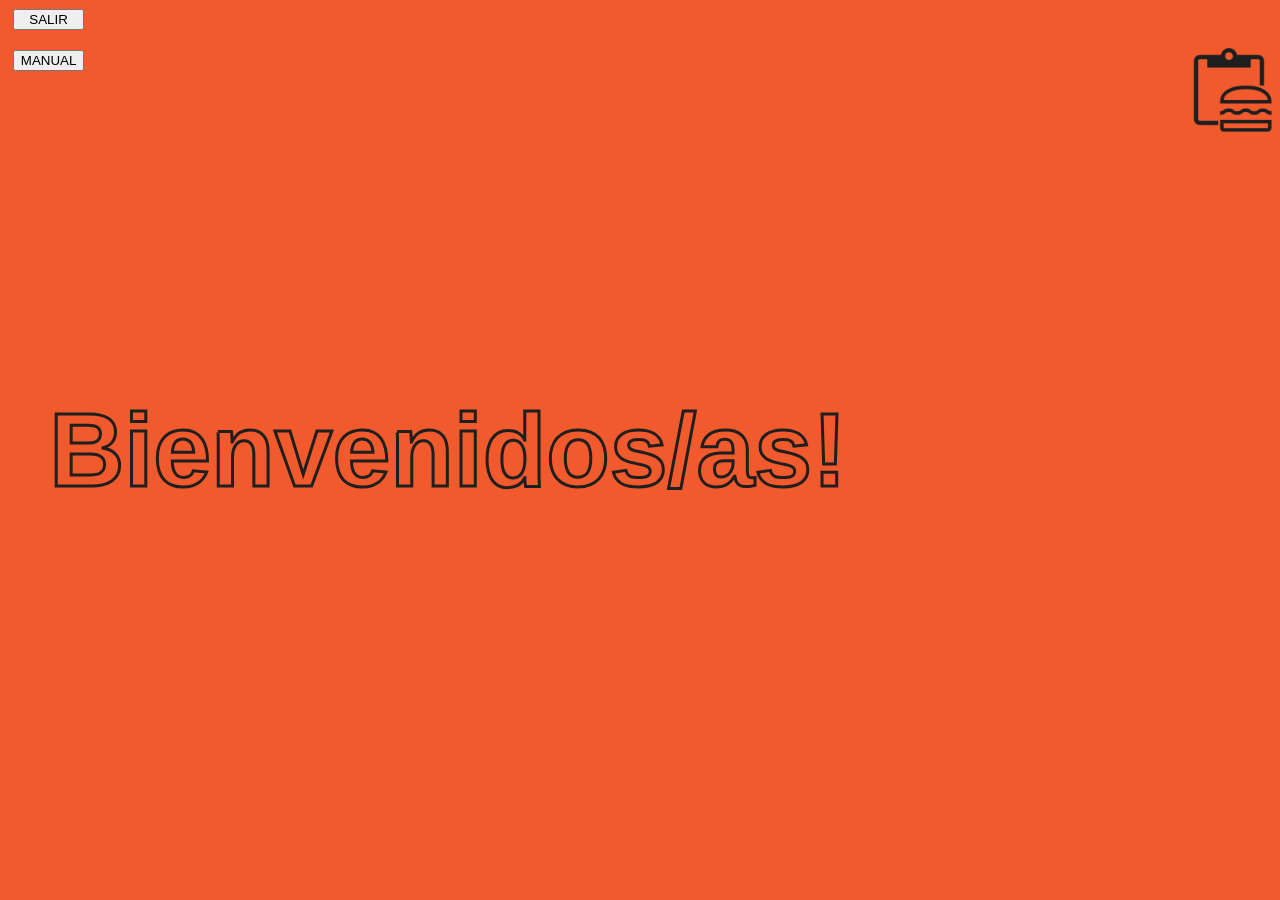
==== index.html @ a9236243 "Update page" ====
<!DOCTYPE html>
<html lang="en">
<head>
    <meta charset="UTF-8">
    <meta name="viewport" content="width=device-width, initial-scale=1.0">
    <link rel="stylesheet" href="styles.css">
    <title>CantinaLa35</title>
</head>
<body>
    <img src="Cantina_Logo_sinfondo.png" alt="Logo" class="logo">
    <h1 class = "title">Bienvenidos/as!</h1>
    <div class="buttons">
        <button>SALIR</button>
        <button>MANUAL</button>
    </div>
</body>
</html>
---- styles.css ----
@import url('https://fonts.googleapis.com/css2?family=Lexend+Deca:wght@100..900&display=swap');

body {
    background-color: #f15a2c;
    margin: 0;
}

.title {
    font-family: "Calibri", sans-serif;
    font-optical-sizing: auto;
    font-style: normal;
    margin: 0;
    position: absolute;
    top: 50%;
    left: 35%;
    transform: translate(-50%, -50%);
    white-space: nowrap;
    font-size: 6.5rem;
    font-weight: 600;
    color: #f15a2c;
    -webkit-text-stroke: 3px #201f1f;
}

.logo {
    position: absolute;
    top: 10%;
    left: 96%;
    transform: translate(-50%, -50%);
    width: 100px;
    height: 100px;
}

.buttons {
    position: absolute;
    top: 1%;
    left: 1%;
    display: flex;
    flex-direction: column;
    gap: 20px;
}
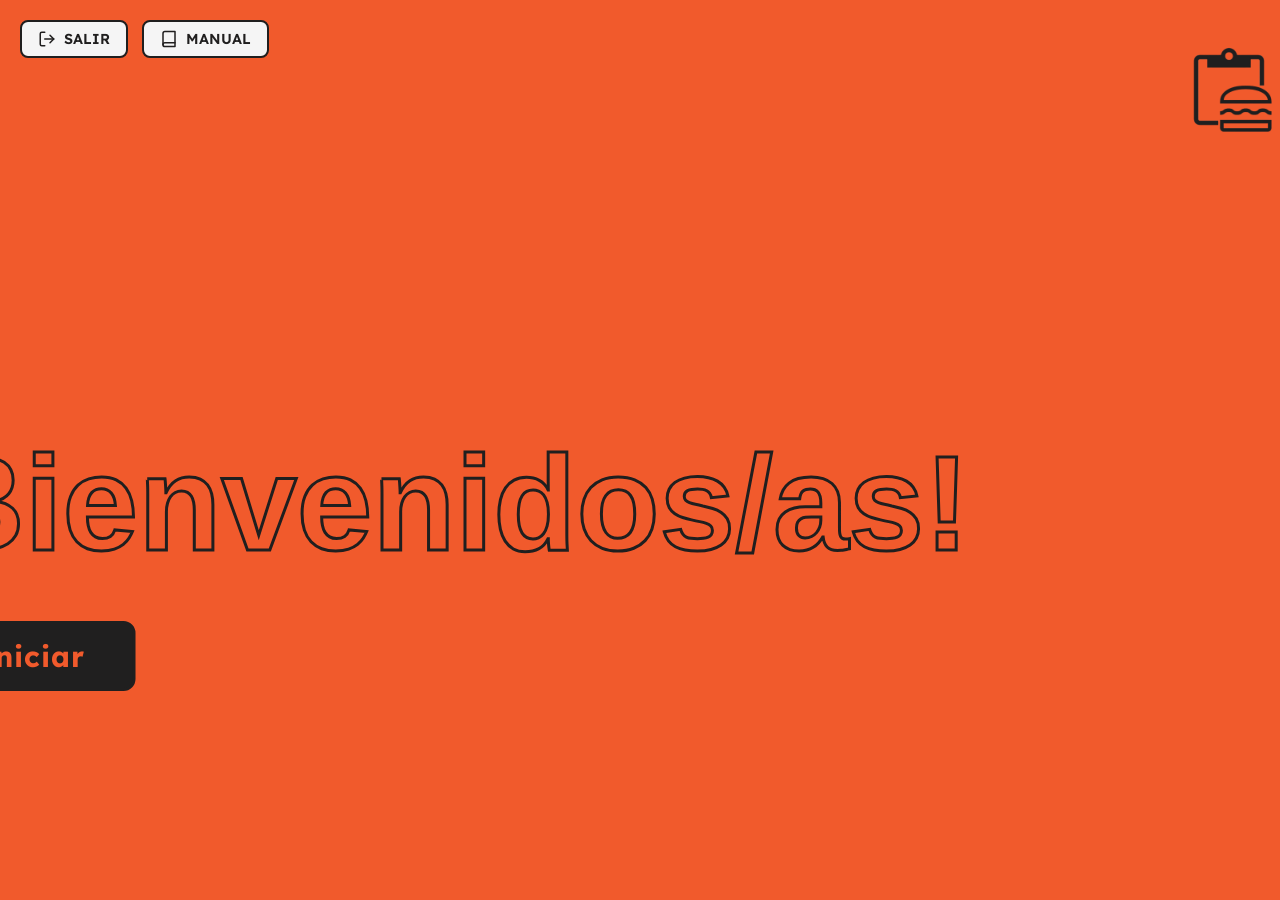
==== commit 8256095e: "ファクンド、仕事を探してみたらどうだい？ falta solucionar el bug del boton de salir al recargar la pagina, fuera eso fun" ====
--- a/index.html
+++ b/index.html
@@ -8,10 +8,30 @@
 </head>
 <body>
     <img src="Cantina_Logo_sinfondo.png" alt="Logo" class="logo">
-    <h1 class = "title">Bienvenidos/as!</h1>
+
     <div class="buttons">
-        <button>SALIR</button>
-        <button>MANUAL</button>
+        <button class="icon-btn" id="salirBtn" type="button">
+            <svg class="icon" viewBox="0 0 24 24" fill="none" stroke="currentColor" stroke-width="2" stroke-linecap="round" stroke-linejoin="round">
+                <path d="M9 21H5a2 2 0 0 1-2-2V5a2 2 0 0 1 2-2h4"></path>
+                <polyline points="16 17 21 12 16 7"></polyline>
+                <line x1="21" y1="12" x2="9" y2="12"></line>
+            </svg>
+            <span>SALIR</span>
+        </button>
+        <button class="icon-btn" id="manualBtn" type="button">
+            <svg class="icon" viewBox="0 0 24 24" fill="none" stroke="currentColor" stroke-width="2" stroke-linecap="round" stroke-linejoin="round">
+                <path d="M4 19.5A2.5 2.5 0 0 1 6.5 17H20"></path>
+                <path d="M6.5 2H20v20H6.5A2.5 2.5 0 0 1 4 19.5v-15A2.5 2.5 0 0 1 6.5 2z"></path>
+            </svg>
+            <span>MANUAL</span>
+        </button>
     </div>
+
+    <div class="content">
+        <h1 class="title">Bienvenidos/as!</h1>
+        <button class="start-btn" id="iniciarBtn" type="button">Iniciar</button>
+    </div>
+
+    <script src="script.js"></script>
 </body>
 </html>
--- a/styles.css
+++ b/styles.css
@@ -1,24 +1,14 @@
 @import url('https://fonts.googleapis.com/css2?family=Lexend+Deca:wght@100..900&display=swap');
+
+* {
+    box-sizing: border-box;
+}
 
 body {
     background-color: #f15a2c;
     margin: 0;
-}
-
-.title {
-    font-family: "Calibri", sans-serif;
-    font-optical-sizing: auto;
-    font-style: normal;
-    margin: 0;
-    position: absolute;
-    top: 50%;
-    left: 35%;
-    transform: translate(-50%, -50%);
-    white-space: nowrap;
-    font-size: 6.5rem;
-    font-weight: 600;
-    color: #f15a2c;
-    -webkit-text-stroke: 3px #201f1f;
+    height: 100vh;
+    overflow: hidden;
 }
 
 .logo {
@@ -30,11 +20,96 @@
     height: 100px;
 }
 
+/* Contenedor de botones esquina superior izquierda, en fila */
 .buttons {
     position: absolute;
-    top: 1%;
-    left: 1%;
+    top: 20px;
+    left: 20px;
+    display: flex;
+    flex-direction: row;
+    gap: 14px;
+    z-index: 5;
+}
+
+.icon-btn {
+    display: flex;
+    align-items: center;
+    gap: 8px;
+    padding: 8px 16px;
+    background-color: #f5f5f5;
+    border: 2px solid #201f1f;
+    border-radius: 8px;
+    color: #201f1f;
+    font-family: "Lexend Deca", sans-serif;
+    font-weight: 600;
+    font-size: 0.9rem;
+    cursor: pointer;
+    transition: transform 0.15s ease, background-color 0.15s ease;
+}
+
+.icon-btn:hover {
+    background-color: #ffffff;
+    transform: translateY(-2px);
+}
+
+.icon-btn .icon {
+    width: 18px;
+    height: 18px;
+    flex-shrink: 0;
+}
+
+/* Bloque central con el título y el botón Iniciar */
+.content {
+    position: absolute;
+    top: 62%;
+    left: 35%;
+    transform: translate(-50%, -50%);
     display: flex;
     flex-direction: column;
-    gap: 20px;
+    align-items: flex-start;
+    gap: 40px;
+    transition: transform 0.7s ease-in, opacity 0.7s ease-in;
 }
+
+.title {
+    font-family: "Calibri", sans-serif;
+    font-optical-sizing: auto;
+    font-style: normal;
+    margin: 0;
+    white-space: nowrap;
+    font-size: 8.5rem;
+    font-weight: 600;
+    color: #f15a2c;
+    -webkit-text-stroke: 3px #201f1f;
+}
+
+.start-btn {
+    align-self: flex-start;
+    padding: 14px 48px;
+    background-color: #201f1f;
+    color: #f15a2c;
+    border: 3px solid #201f1f;
+    border-radius: 12px;
+    font-family: "Lexend Deca", sans-serif;
+    font-weight: 700;
+    font-size: 1.8rem;
+    letter-spacing: 1px;
+    cursor: pointer;
+    transition: transform 0.2s ease, background-color 0.2s ease, color 0.2s ease;
+}
+
+.start-btn:hover {
+    background-color: #f5f5f5;
+    color: #201f1f;
+    transform: scale(1.05);
+}
+
+.start-btn:active {
+    transform: scale(0.97);
+}
+
+/* Animación de salida hacia la izquierda antes de cambiar de página */
+.content.slide-out {
+    transform: translate(-150%, -50%);
+    opacity: 0;
+}
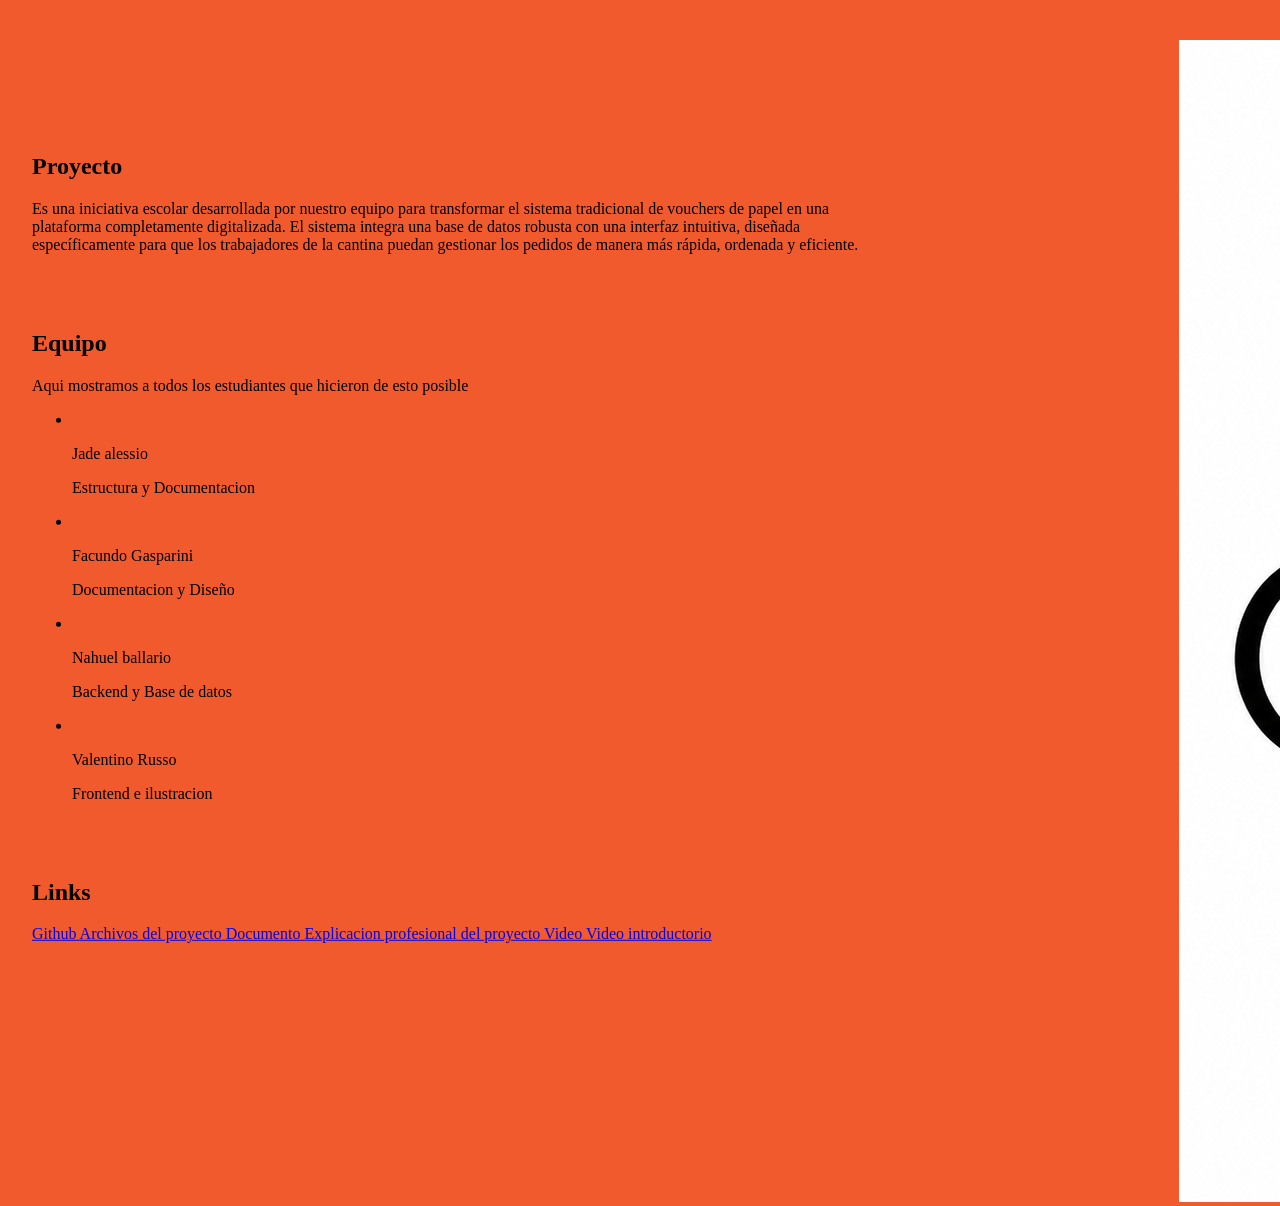
==== commit 8ef4cb9f: "Add new web page and logo" ====
--- a/index.html
+++ b/index.html
@@ -1,37 +1,94 @@
 <!DOCTYPE html>
-<html lang="en">
+<html lang="es">
 <head>
-    <meta charset="UTF-8">
-    <meta name="viewport" content="width=device-width, initial-scale=1.0">
-    <link rel="stylesheet" href="styles.css">
-    <title>CantinaLa35</title>
+<meta charset="UTF-8">
+<meta name="viewport" content="width=device-width, initial-scale=1.0">
+<title>Nuestra Cantina</title>
+<link rel="preconnect" href="https://fonts.googleapis.com">
+<link rel="preconnect" href="https://fonts.gstatic.com" crossorigin>
+<link href="https://fonts.googleapis.com/css2?family=Baloo+2:wght@500;600;700;800&family=Quicksand:wght@400;500;600;700&display=swap" rel="stylesheet">
+<link rel="stylesheet" href="styles.css">
 </head>
 <body>
-    <img src="Cantina_Logo_sinfondo.png" alt="Logo" class="logo">
 
-    <div class="buttons">
-        <button class="icon-btn" id="salirBtn" type="button">
-            <svg class="icon" viewBox="0 0 24 24" fill="none" stroke="currentColor" stroke-width="2" stroke-linecap="round" stroke-linejoin="round">
-                <path d="M9 21H5a2 2 0 0 1-2-2V5a2 2 0 0 1 2-2h4"></path>
-                <polyline points="16 17 21 12 16 7"></polyline>
-                <line x1="21" y1="12" x2="9" y2="12"></line>
-            </svg>
-            <span>SALIR</span>
-        </button>
-        <button class="icon-btn" id="manualBtn" type="button">
-            <svg class="icon" viewBox="0 0 24 24" fill="none" stroke="currentColor" stroke-width="2" stroke-linecap="round" stroke-linejoin="round">
-                <path d="M4 19.5A2.5 2.5 0 0 1 6.5 17H20"></path>
-                <path d="M6.5 2H20v20H6.5A2.5 2.5 0 0 1 4 19.5v-15A2.5 2.5 0 0 1 6.5 2z"></path>
-            </svg>
-            <span>MANUAL</span>
-        </button>
+  <header class="header">
+    <div class="scallops" aria-hidden="true">
+      <span></span><span></span><span></span><span></span>
+      <span></span><span></span><span></span><span></span>
     </div>
 
-    <div class="content">
-        <h1 class="title">Bienvenidos/as!</h1>
-        <button class="start-btn" id="iniciarBtn" type="button">Iniciar</button>
+    <div class="logo">
+      <img class="logo__mark" src="logo_con_fondo_y_nombre.png" alt="Nuestra Cantina">
     </div>
+  </header>
 
-    <script src="script.js"></script>
+  <div class="divider"></div>
+
+  <main class="content">
+
+    <section class="block block--proyecto">
+      <h2 class="block__title">Proyecto</h2>
+      <p class="block__text">
+        Es una iniciativa escolar desarrollada por nuestro equipo para transformar el sistema tradicional de vouchers de papel en una plataforma completamente digitalizada. El sistema integra una base de datos robusta con una interfaz intuitiva, diseñada específicamente para que los trabajadores de la cantina puedan gestionar los pedidos de manera más rápida, ordenada y eficiente.
+      </p>
+    </section>
+
+    <section class="block block--equipo">
+      <h2 class="block__title">Equipo</h2>
+      <p class="block__text">
+        Aqui mostramos a todos los estudiantes que hicieron de esto posible
+      </p>
+
+      <ul class="team">
+        <li class="team__member">
+          <a class="team__photo" href="#" aria-label="Red social de Jade">
+            <img src="team-1.jpg" alt="">
+          </a>
+          <p class="team__name">Jade alessio</p>
+          <p class="team__role">Estructura y Documentacion</p>
+        </li>
+        <li class="team__member">
+          <a class="team__photo" href="#" aria-label="Red social de Facu">
+            <img src="team-2.jpg" alt="">
+          </a>
+          <p class="team__name">Facundo Gasparini</p>
+          <p class="team__role">Documentacion y Diseño</p>
+        </li>
+        <li class="team__member">
+          <a class="team__photo" href="#" aria-label="Red social de Nahue">
+            <img src="team-3.jpg" alt="">
+          </a>
+          <p class="team__name">Nahuel ballario</p>
+          <p class="team__role">Backend y Base de datos</p>
+        </li>
+        <li class="team__member">
+          <a class="team__photo" href="#" aria-label="Red social de Valen">
+            <img src="team-4.jpg" alt="">
+          </a>
+          <p class="team__name">Valentino Russo</p>
+          <p class="team__role">Frontend e ilustracion</p>
+        </li>
+      </ul>
+    </section>
+
+    <section class="block block--links">
+      <h2 class="block__title">Links</h2>
+      <div class="link-buttons">
+        <a class="link-button" href="#">
+          <span class="link-button__title">Github</span>
+          <span class="link-button__desc">Archivos del proyecto</span>
+        </a>
+        <a class="link-button" href="#">
+          <span class="link-button__title">Documento</span>
+          <span class="link-button__desc">Explicacion profesional del proyecto</span>
+        </a>
+        <a class="link-button" href="#">
+          <span class="link-button__title">Video</span>
+          <span class="link-button__desc">Video introductorio</span>
+      </div>
+    </section>
+
+  </main>
+
 </body>
-</html>+</html>
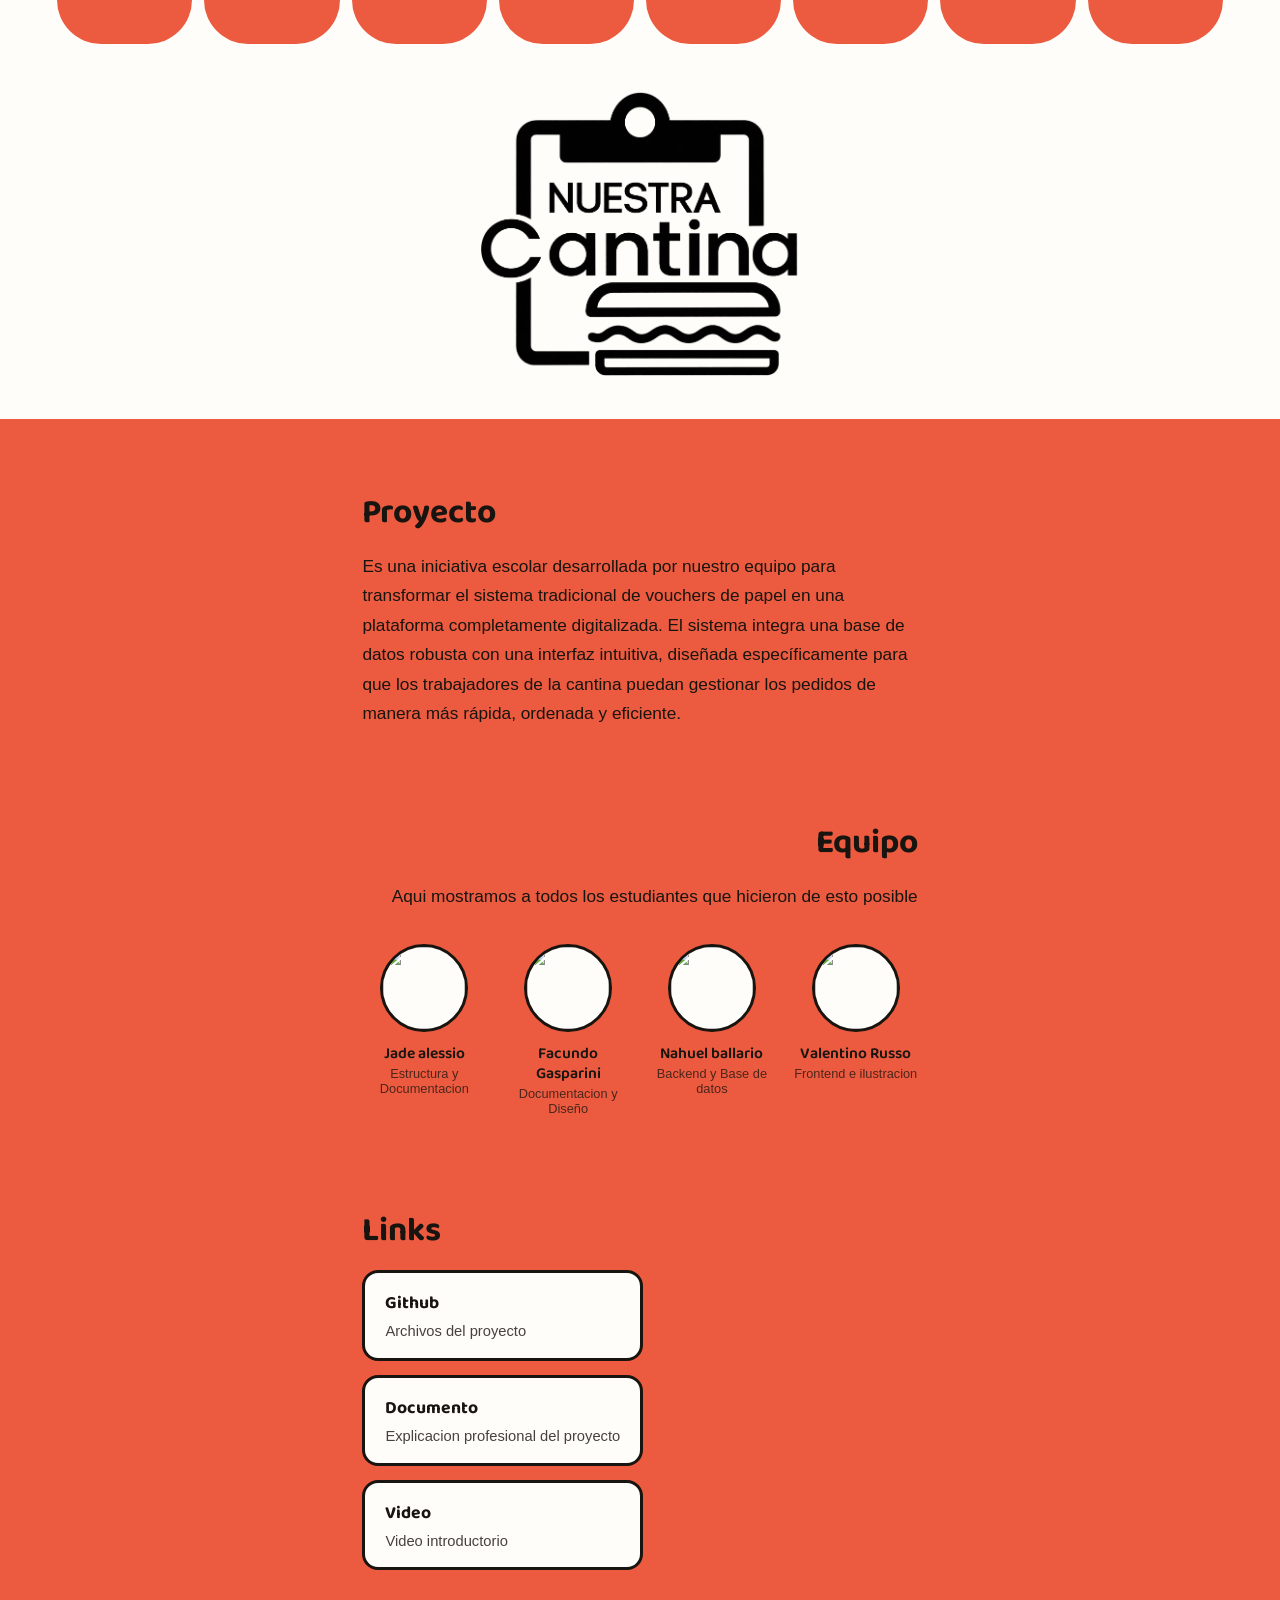
==== commit be1dda83: "Pagina web que no esta rota" ====
--- a/index.html
+++ b/index.html
@@ -9,36 +9,29 @@
 <link href="https://fonts.googleapis.com/css2?family=Baloo+2:wght@500;600;700;800&family=Quicksand:wght@400;500;600;700&display=swap" rel="stylesheet">
 <link rel="stylesheet" href="styles.css">
 </head>
-<body>
-
+<body class="pagina-proyecto">
   <header class="header">
     <div class="scallops" aria-hidden="true">
       <span></span><span></span><span></span><span></span>
       <span></span><span></span><span></span><span></span>
     </div>
-
     <div class="logo">
-      <img class="logo__mark" src="logo_con_fondo_y_nombre.png" alt="Nuestra Cantina">
+      <img class="logo__mark" src="Logo2_sinfondo.png" alt="Nuestra Cantina">
     </div>
   </header>
-
   <div class="divider"></div>
-
   <main class="content">
-
     <section class="block block--proyecto">
       <h2 class="block__title">Proyecto</h2>
       <p class="block__text">
         Es una iniciativa escolar desarrollada por nuestro equipo para transformar el sistema tradicional de vouchers de papel en una plataforma completamente digitalizada. El sistema integra una base de datos robusta con una interfaz intuitiva, diseñada específicamente para que los trabajadores de la cantina puedan gestionar los pedidos de manera más rápida, ordenada y eficiente.
       </p>
     </section>
-
     <section class="block block--equipo">
       <h2 class="block__title">Equipo</h2>
       <p class="block__text">
         Aqui mostramos a todos los estudiantes que hicieron de esto posible
       </p>
-
       <ul class="team">
         <li class="team__member">
           <a class="team__photo" href="#" aria-label="Red social de Jade">
@@ -70,7 +63,6 @@
         </li>
       </ul>
     </section>
-
     <section class="block block--links">
       <h2 class="block__title">Links</h2>
       <div class="link-buttons">
@@ -85,10 +77,9 @@
         <a class="link-button" href="#">
           <span class="link-button__title">Video</span>
           <span class="link-button__desc">Video introductorio</span>
+        </a>
       </div>
     </section>
-
   </main>
-
 </body>
 </html>
--- a/styles.css
+++ b/styles.css
@@ -108,6 +108,254 @@
     transform: scale(0.97);
 }
 
+:root {
+  --coral: #ec5b3f;
+  --coral-dark: #d94f36;
+  --cream: #fffdf9;
+  --ink: #181410;
+}
+
+* {
+  box-sizing: border-box;
+}
+
+body {
+  margin: 0;
+  font-family: 'Quicksand', sans-serif;
+  color: var(--ink);
+  background: var(--coral);
+}
+
+/* =========================================================
+   FIX: esta hoja de estilos es compartida con la página
+   "Inicio" (reglas .logo y body de más arriba). Para que no
+   choquen con el header de esta página ("Proyecto"),
+   aislamos todo bajo body.pagina-proyecto.
+   Agregá class="pagina-proyecto" al <body> de este HTML.
+   ========================================================= */
+body.pagina-proyecto {
+  height: auto;
+  overflow: visible;
+}
+
+/* ---------- Header ---------- */
+
+.header {
+  background: var(--cream);
+  padding: 0 0 40px;
+  position: relative;
+}
+
+.scallops {
+  display: flex;
+  justify-content: space-between;
+  padding: 0 4%;
+}
+
+.scallops span {
+  flex: 1;
+  height: 44px;
+  margin: 0 6px;
+  background: var(--coral);
+  border-radius: 0 0 999px 999px;
+}
+
+.header .logo {
+  /* pisa la .logo absoluta de la página Inicio */
+  position: static;
+  top: auto;
+  left: auto;
+  transform: none;
+  width: auto;
+  height: auto;
+  max-width: 320px;
+  margin: 44px auto 0;
+  text-align: center;
+}
+
+.logo__mark {
+  width: 100%;
+  height: auto;
+  display: block;
+  margin: 0 auto;
+}
+
+.divider {
+  height: 14px;
+  background: var(--coral);
+  border-top: 3px solid var(--cream);
+}
+
+/* ---------- Content ---------- */
+
+main.content {
+  /* pisa el .content absoluto (position/top/left/transform) de la página Inicio */
+  position: static;
+  top: auto;
+  left: auto;
+  transform: none;
+  padding: 56px 8% 80px;
+  max-width: 760px;
+  margin: 0 auto;
+}
+
+.block {
+  margin-bottom: 48px;
+}
+
+.block:last-child {
+  margin-bottom: 0;
+}
+
+.block__title {
+  font-family: 'Baloo 2', sans-serif;
+  font-weight: 700;
+  font-size: 2.1rem;
+  margin: 0 0 12px;
+}
+
+.block--equipo .block__title {
+  text-align: right;
+}
+
+.block__text {
+  font-size: 1.08rem;
+  line-height: 1.7;
+  margin: 0;
+  max-width: 62ch;
+}
+
+.block--equipo .block__text {
+  margin-left: auto;
+  text-align: right;
+}
+
+/* ---------- Team ---------- */
+
+.team {
+  list-style: none;
+  margin: 32px 0 0;
+  padding: 0;
+  display: grid;
+  grid-template-columns: repeat(4, 1fr);
+  gap: 20px;
+  text-align: center;
+}
+
+.team__photo {
+  display: block;
+  width: 88px;
+  height: 88px;
+  margin: 0 auto 12px;
+  border-radius: 50%;
+  overflow: hidden;
+  border: 3px solid var(--ink);
+  background: var(--cream);
+  transition: transform 0.15s ease, box-shadow 0.15s ease;
+}
+
+.team__photo img {
+  width: 100%;
+  height: 100%;
+  object-fit: cover;
+  display: block;
+}
+
+.team__photo:hover,
+.team__photo:focus-visible {
+  transform: translateY(-3px);
+  box-shadow: 0 6px 0 rgba(24, 20, 16, 0.25);
+}
+
+.team__photo:focus-visible {
+  outline: 2px solid var(--ink);
+  outline-offset: 3px;
+}
+
+.team__name {
+  margin: 0;
+  font-family: 'Baloo 2', sans-serif;
+  font-weight: 600;
+  font-size: 0.98rem;
+  line-height: 1.3;
+}
+
+.team__role {
+  margin: 2px 0 0;
+  font-size: 0.8rem;
+  opacity: 0.75;
+}
+
+/* ---------- Link buttons ---------- */
+
+.link-buttons {
+  display: flex;
+  flex-direction: column;
+  gap: 14px;
+}
+
+.link-button {
+  display: flex;
+  flex-direction: column;
+  gap: 4px;
+  background: var(--cream);
+  color: var(--ink);
+  text-decoration: none;
+  padding: 16px 20px;
+  border-radius: 16px;
+  border: 3px solid var(--ink);
+  transition: transform 0.15s ease, box-shadow 0.15s ease;
+}
+
+.link-button:hover,
+.link-button:focus-visible {
+  transform: translateY(-2px);
+  box-shadow: 0 5px 0 rgba(24, 20, 16, 0.3);
+}
+
+.link-button:focus-visible {
+  outline: 2px solid var(--ink);
+  outline-offset: 3px;
+}
+
+.link-button__title {
+  font-family: 'Baloo 2', sans-serif;
+  font-weight: 700;
+  font-size: 1.1rem;
+}
+
+.link-button__desc {
+  font-size: 0.92rem;
+  opacity: 0.8;
+  line-height: 1.4;
+}
+
+/* ---------- Responsive ---------- */
+
+@media (max-width: 560px) {
+  .logo__title {
+    font-size: 2.4rem;
+  }
+
+  .block__title {
+    font-size: 1.7rem;
+  }
+
+  .content {
+    padding: 44px 7% 60px;
+  }
+
+  .scallops span {
+    height: 30px;
+    margin: 0 3px;
+  }
+
+  .team {
+    grid-template-columns: repeat(2, 1fr);
+    row-gap: 28px;
+  }
+}
+
 /* Animación de salida hacia la izquierda antes de cambiar de página */
 .content.slide-out {
     transform: translate(-150%, -50%);
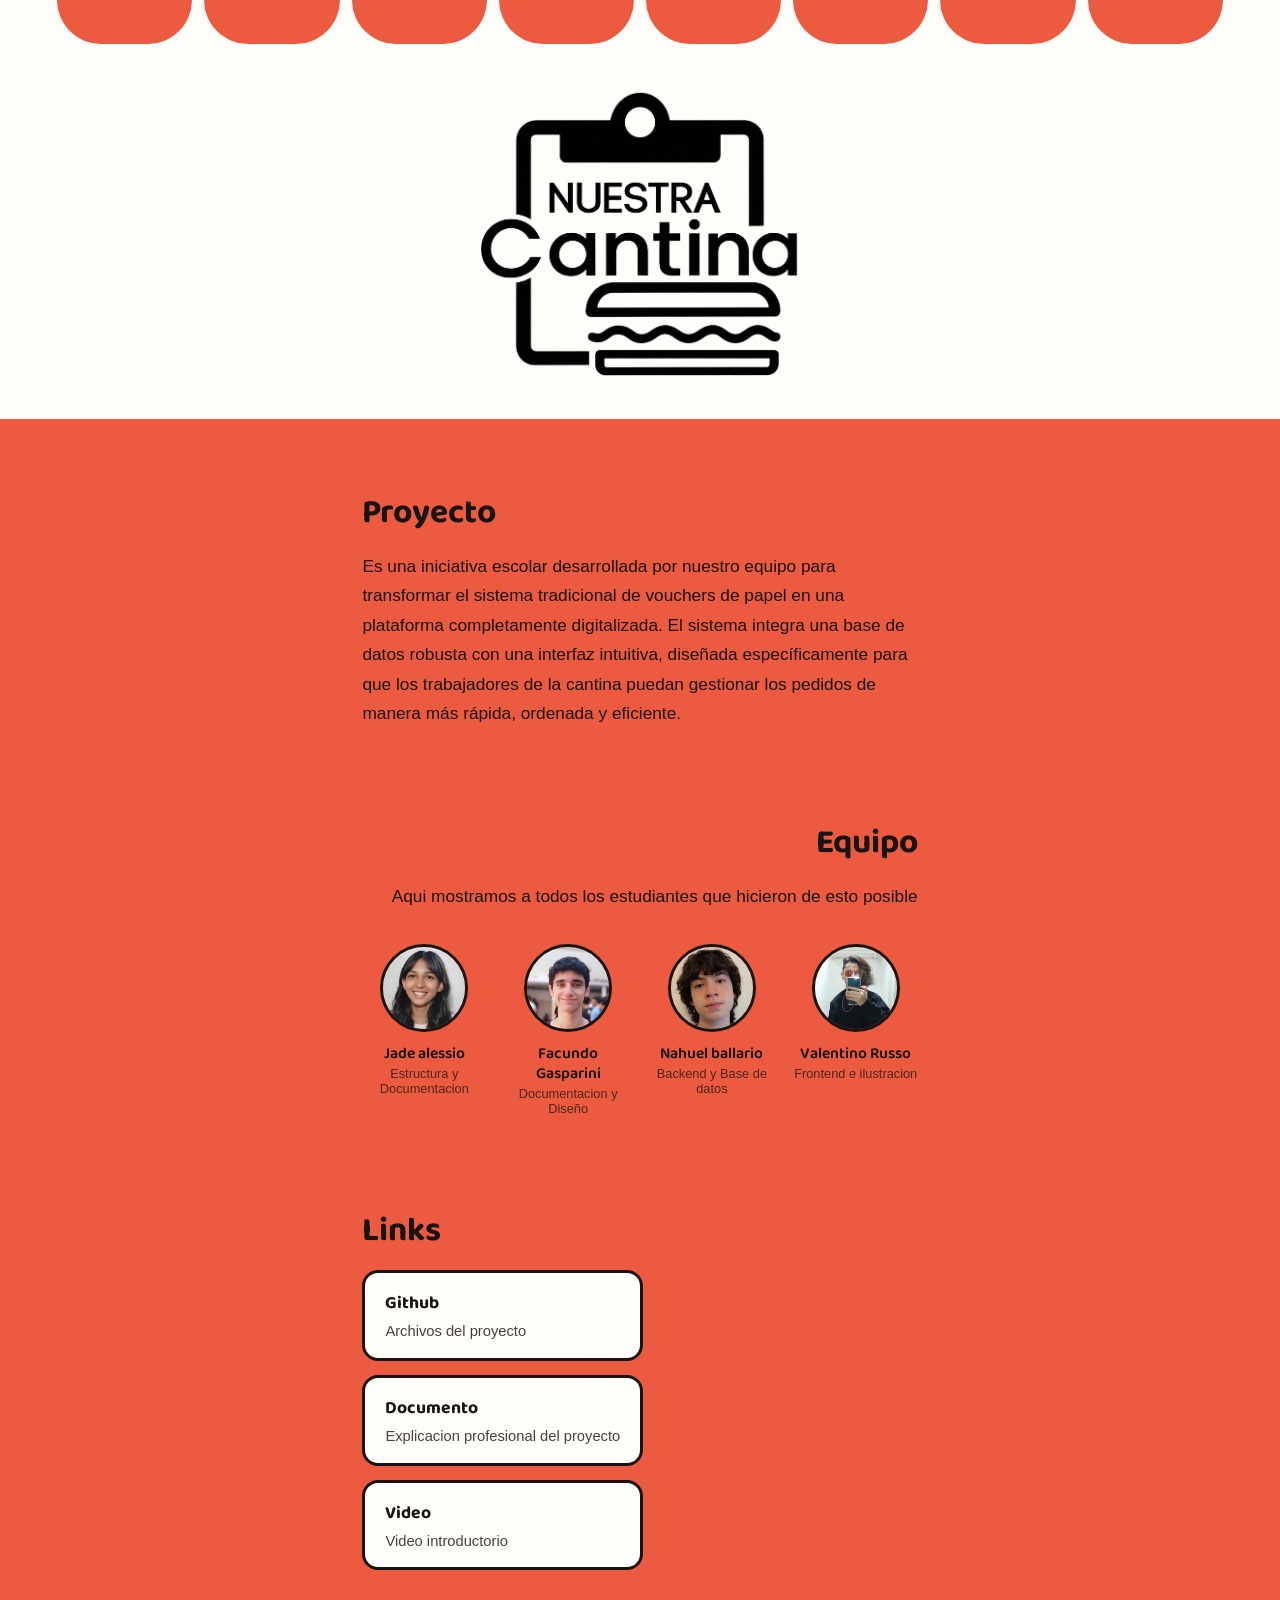
==== commit 65b942cb: "lINKS" ====
--- a/index.html
+++ b/index.html
@@ -34,29 +34,29 @@
       </p>
       <ul class="team">
         <li class="team__member">
-          <a class="team__photo" href="#" aria-label="Red social de Jade">
-            <img src="team-1.jpg" alt="">
+          <a class="team__photo" href="https://github.com/jadealessio" aria-label="Red social de Jade">
+            <img src="Alessio.jpg" alt="">
           </a>
           <p class="team__name">Jade alessio</p>
           <p class="team__role">Estructura y Documentacion</p>
         </li>
         <li class="team__member">
-          <a class="team__photo" href="#" aria-label="Red social de Facu">
-            <img src="team-2.jpg" alt="">
+          <a class="team__photo" href="https://github.com/Facu7272" aria-label="Red social de Facu">
+            <img src="Gasparini.jpg" alt="">
           </a>
           <p class="team__name">Facundo Gasparini</p>
           <p class="team__role">Documentacion y Diseño</p>
         </li>
         <li class="team__member">
-          <a class="team__photo" href="#" aria-label="Red social de Nahue">
-            <img src="team-3.jpg" alt="">
+          <a class="team__photo" href="https://github.com/ballarionahuel" aria-label="Red social de Nahue">
+            <img src="Ballario.jpg" alt="">
           </a>
           <p class="team__name">Nahuel ballario</p>
           <p class="team__role">Backend y Base de datos</p>
         </li>
         <li class="team__member">
-          <a class="team__photo" href="#" aria-label="Red social de Valen">
-            <img src="team-4.jpg" alt="">
+          <a class="team__photo" href="https://github.com/Ruskov33" aria-label="Red social de Valen">
+            <img src="Russo.jpg" alt="">
           </a>
           <p class="team__name">Valentino Russo</p>
           <p class="team__role">Frontend e ilustracion</p>
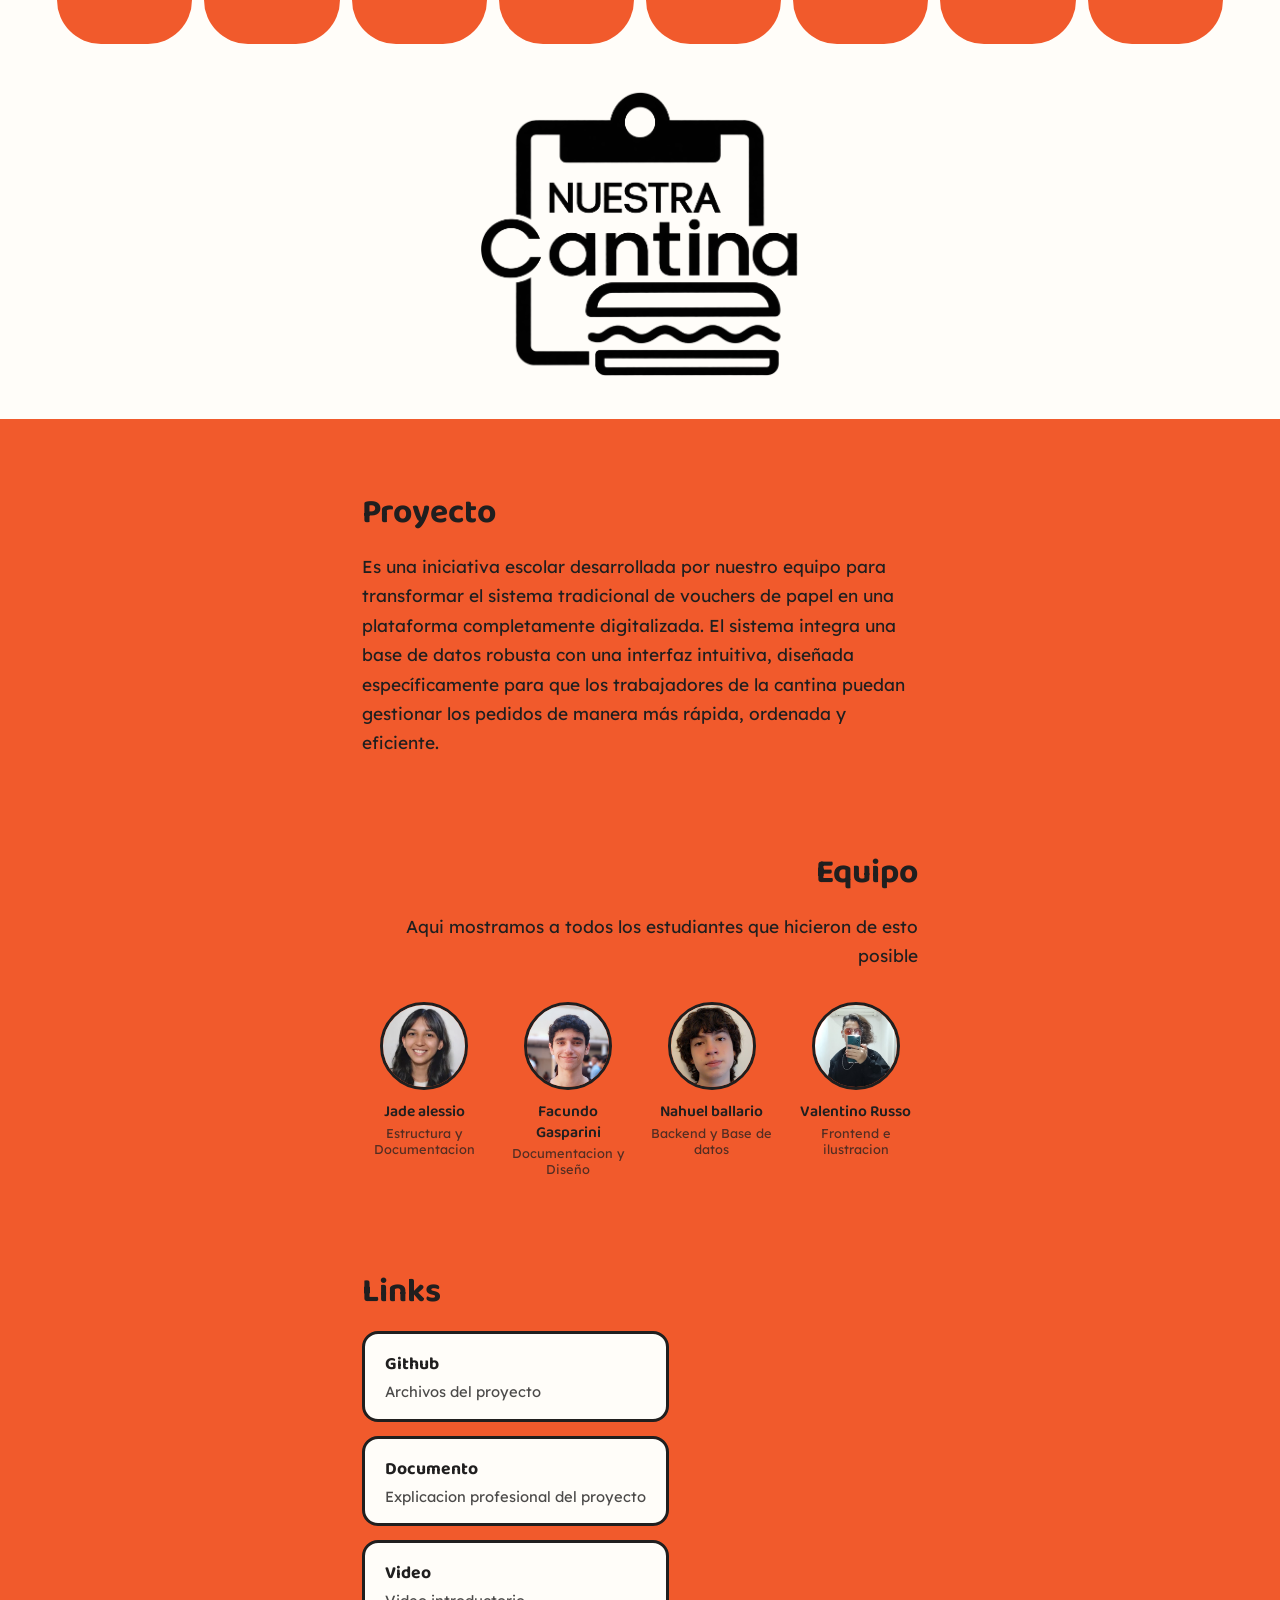
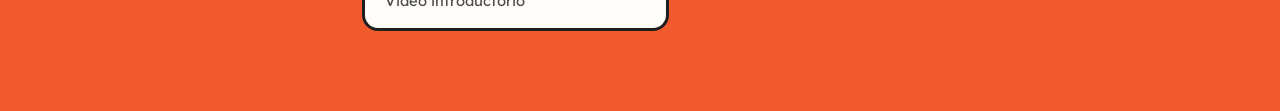
==== commit 0f56d62e: "Link de documentacion Google Docs ページをより良くするために、このリンクを追加したいと思いました。" ====
--- a/index.html
+++ b/index.html
@@ -70,7 +70,7 @@
           <span class="link-button__title">Github</span>
           <span class="link-button__desc">Archivos del proyecto</span>
         </a>
-        <a class="link-button" href="#">
+        <a class="link-button" href="https://docs.google.com/document/d/1HbkqlRHTCQFXY9NXJZmbTSTmGtfUdJSPKrRs6MzrYfc/edit?usp=sharing">
           <span class="link-button__title">Documento</span>
           <span class="link-button__desc">Explicacion profesional del proyecto</span>
         </a>
--- a/styles.css
+++ b/styles.css
@@ -1,26 +1,66 @@
 @import url('https://fonts.googleapis.com/css2?family=Lexend+Deca:wght@100..900&display=swap');
+@import url('https://fonts.googleapis.com/css2?family=Quicksand:wght@300..700&display=swap');
+@import url('https://fonts.googleapis.com/css2?family=Baloo+2:wght@400..800&display=swap');
+
+:root {
+  --coral: #f15a2c;
+  --coral-dark: #d94f36;
+  --cream: #fffdf9;
+  --ink: #201f1f;
+  --white: #ffffff;
+  --gray-light: #f5f5f5;
+}
 
 * {
     box-sizing: border-box;
 }
 
 body {
-    background-color: #f15a2c;
+    background-color: var(--white);
     margin: 0;
     height: 100vh;
     overflow: hidden;
-}
-
+    font-family: "Lexend Deca", sans-serif;
+    color: var(--ink);
+}
+
+/* Modificador para páginas secundarias */
+body.pagina-proyecto {
+    height: auto;
+    overflow: visible;
+    background-color: var(--coral);
+}
+
+/* ---------- Logo General y Específico ---------- */
 .logo {
     position: absolute;
-    top: 10%;
-    left: 96%;
-    transform: translate(-50%, -50%);
+    right: 35px;
+    bottom: 10px;
     width: 100px;
-    height: 100px;
-}
-
-/* Contenedor de botones esquina superior izquierda, en fila */
+    height: auto;
+    z-index: 10;
+}
+
+body.pagina-proyecto .header .logo {
+    position: static;
+    top: auto;
+    left: auto;
+    transform: none;
+    width: auto;
+    height: auto;
+    max-width: 320px;
+    margin: 44px auto 0;
+    text-align: center;
+}
+
+.logo__mark {
+    width: 100%;
+    height: auto;
+    display: block;
+    margin: 0 auto;
+}
+
+/* ---------- Botones Superiores / Iconos ---------- */
 .buttons {
     position: absolute;
     top: 20px;
@@ -36,10 +76,10 @@
     align-items: center;
     gap: 8px;
     padding: 8px 16px;
-    background-color: #f5f5f5;
-    border: 2px solid #201f1f;
+    background-color: var(--gray-light);
+    border: 2px solid var(--ink);
     border-radius: 8px;
-    color: #201f1f;
+    color: var(--ink);
     font-family: "Lexend Deca", sans-serif;
     font-weight: 600;
     font-size: 0.9rem;
@@ -48,7 +88,7 @@
 }
 
 .icon-btn:hover {
-    background-color: #ffffff;
+    background-color: var(--white);
     transform: translateY(-2px);
 }
 
@@ -58,7 +98,7 @@
     flex-shrink: 0;
 }
 
-/* Bloque central con el título y el botón Iniciar */
+/* ---------- Contenido de Inicio / Pantalla Principal ---------- */
 .content {
     position: absolute;
     top: 62%;
@@ -69,6 +109,16 @@
     align-items: flex-start;
     gap: 40px;
     transition: transform 0.7s ease-in, opacity 0.7s ease-in;
+}
+
+main.content {
+    position: static;
+    top: auto;
+    left: auto;
+    transform: none;
+    padding: 56px 8% 80px;
+    max-width: 760px;
+    margin: 0 auto;
 }
 
 .title {
@@ -79,16 +129,16 @@
     white-space: nowrap;
     font-size: 8.5rem;
     font-weight: 600;
-    color: #f15a2c;
-    -webkit-text-stroke: 3px #201f1f;
+    color: var(--coral);
+    -webkit-text-stroke: 3px var(--ink);
 }
 
 .start-btn {
     align-self: flex-start;
     padding: 14px 48px;
-    background-color: #201f1f;
-    color: #f15a2c;
-    border: 3px solid #201f1f;
+    background-color: var(--ink);
+    color: var(--coral);
+    border: 3px solid var(--ink);
     border-radius: 12px;
     font-family: "Lexend Deca", sans-serif;
     font-weight: 700;
@@ -99,8 +149,8 @@
 }
 
 .start-btn:hover {
-    background-color: #f5f5f5;
-    color: #201f1f;
+    background-color: var(--gray-light);
+    color: var(--ink);
     transform: scale(1.05);
 }
 
@@ -108,230 +158,364 @@
     transform: scale(0.97);
 }
 
-:root {
-  --coral: #ec5b3f;
-  --coral-dark: #d94f36;
-  --cream: #fffdf9;
-  --ink: #181410;
-}
-
-* {
-  box-sizing: border-box;
-}
-
-body {
-  margin: 0;
-  font-family: 'Quicksand', sans-serif;
-  color: var(--ink);
-  background: var(--coral);
-}
-
-/* =========================================================
-   FIX: esta hoja de estilos es compartida con la página
-   "Inicio" (reglas .logo y body de más arriba). Para que no
-   choquen con el header de esta página ("Proyecto"),
-   aislamos todo bajo body.pagina-proyecto.
-   Agregá class="pagina-proyecto" al <body> de este HTML.
-   ========================================================= */
-body.pagina-proyecto {
-  height: auto;
-  overflow: visible;
-}
-
-/* ---------- Header ---------- */
-
+/* Animación de salida */
+.content.slide-out {
+    transform: translate(-150%, -50%);
+    opacity: 0;
+}
+
+/* ---------- Header de Proyecto ---------- */
 .header {
-  background: var(--cream);
-  padding: 0 0 40px;
-  position: relative;
+    background: var(--cream);
+    padding: 0 0 40px;
+    position: relative;
 }
 
 .scallops {
-  display: flex;
-  justify-content: space-between;
-  padding: 0 4%;
+    display: flex;
+    justify-content: space-between;
+    padding: 0 4%;
 }
 
 .scallops span {
-  flex: 1;
-  height: 44px;
-  margin: 0 6px;
-  background: var(--coral);
-  border-radius: 0 0 999px 999px;
-}
-
-.header .logo {
-  /* pisa la .logo absoluta de la página Inicio */
-  position: static;
-  top: auto;
-  left: auto;
-  transform: none;
-  width: auto;
-  height: auto;
-  max-width: 320px;
-  margin: 44px auto 0;
-  text-align: center;
-}
-
-.logo__mark {
-  width: 100%;
-  height: auto;
-  display: block;
-  margin: 0 auto;
+    flex: 1;
+    height: 44px;
+    margin: 0 6px;
+    background: var(--coral);
+    border-radius: 0 0 999px 999px;
 }
 
 .divider {
-  height: 14px;
-  background: var(--coral);
-  border-top: 3px solid var(--cream);
-}
-
-/* ---------- Content ---------- */
-
-main.content {
-  /* pisa el .content absoluto (position/top/left/transform) de la página Inicio */
-  position: static;
-  top: auto;
-  left: auto;
-  transform: none;
-  padding: 56px 8% 80px;
-  max-width: 760px;
-  margin: 0 auto;
-}
-
+    height: 14px;
+    background: var(--coral);
+    border-top: 3px solid var(--cream);
+}
+
+/* ---------- Bloques de Texto y Proyecto ---------- */
 .block {
-  margin-bottom: 48px;
+    margin-bottom: 48px;
 }
 
 .block:last-child {
-  margin-bottom: 0;
+    margin-bottom: 0;
 }
 
 .block__title {
-  font-family: 'Baloo 2', sans-serif;
-  font-weight: 700;
-  font-size: 2.1rem;
-  margin: 0 0 12px;
+    font-family: 'Baloo 2', sans-serif;
+    font-weight: 700;
+    font-size: 2.1rem;
+    margin: 0 0 12px;
 }
 
 .block--equipo .block__title {
-  text-align: right;
+    text-align: right;
 }
 
 .block__text {
-  font-size: 1.08rem;
-  line-height: 1.7;
-  margin: 0;
-  max-width: 62ch;
+    font-size: 1.08rem;
+    line-height: 1.7;
+    margin: 0;
+    max-width: 62ch;
 }
 
 .block--equipo .block__text {
-  margin-left: auto;
-  text-align: right;
-}
-
-/* ---------- Team ---------- */
-
+    margin-left: auto;
+    text-align: right;
+}
+
+/* ---------- Equipo / Team ---------- */
 .team {
-  list-style: none;
-  margin: 32px 0 0;
-  padding: 0;
-  display: grid;
-  grid-template-columns: repeat(4, 1fr);
-  gap: 20px;
-  text-align: center;
+    list-style: none;
+    margin: 32px 0 0;
+    padding: 0;
+    display: grid;
+    grid-template-columns: repeat(4, 1fr);
+    gap: 20px;
+    text-align: center;
 }
 
 .team__photo {
-  display: block;
-  width: 88px;
-  height: 88px;
-  margin: 0 auto 12px;
-  border-radius: 50%;
-  overflow: hidden;
-  border: 3px solid var(--ink);
-  background: var(--cream);
-  transition: transform 0.15s ease, box-shadow 0.15s ease;
+    display: block;
+    width: 88px;
+    height: 88px;
+    margin: 0 auto 12px;
+    border-radius: 50%;
+    overflow: hidden;
+    border: 3px solid var(--ink);
+    background: var(--cream);
+    transition: transform 0.15s ease, box-shadow 0.15s ease;
 }
 
 .team__photo img {
-  width: 100%;
-  height: 100%;
-  object-fit: cover;
-  display: block;
+    width: 100%;
+    height: 100%;
+    object-fit: cover;
+    display: block;
 }
 
 .team__photo:hover,
 .team__photo:focus-visible {
-  transform: translateY(-3px);
-  box-shadow: 0 6px 0 rgba(24, 20, 16, 0.25);
+    transform: translateY(-3px);
+    box-shadow: 0 6px 0 rgba(24, 20, 16, 0.25);
 }
 
 .team__photo:focus-visible {
-  outline: 2px solid var(--ink);
-  outline-offset: 3px;
+    outline: 2px solid var(--ink);
+    outline-offset: 3px;
 }
 
 .team__name {
-  margin: 0;
-  font-family: 'Baloo 2', sans-serif;
-  font-weight: 600;
-  font-size: 0.98rem;
-  line-height: 1.3;
+    margin: 0;
+    font-family: 'Baloo 2', sans-serif;
+    font-weight: 600;
+    font-size: 0.98rem;
+    line-height: 1.3;
 }
 
 .team__role {
-  margin: 2px 0 0;
-  font-size: 0.8rem;
-  opacity: 0.75;
-}
-
-/* ---------- Link buttons ---------- */
-
+    margin: 2px 0 0;
+    font-size: 0.8rem;
+    opacity: 0.75;
+}
+
+/* ---------- Botones de Enlace ---------- */
 .link-buttons {
-  display: flex;
-  flex-direction: column;
-  gap: 14px;
+    display: flex;
+    flex-direction: column;
+    gap: 14px;
 }
 
 .link-button {
-  display: flex;
-  flex-direction: column;
-  gap: 4px;
-  background: var(--cream);
-  color: var(--ink);
-  text-decoration: none;
-  padding: 16px 20px;
-  border-radius: 16px;
-  border: 3px solid var(--ink);
-  transition: transform 0.15s ease, box-shadow 0.15s ease;
+    display: flex;
+    flex-direction: column;
+    gap: 4px;
+    background: var(--cream);
+    color: var(--ink);
+    text-decoration: none;
+    padding: 16px 20px;
+    border-radius: 16px;
+    border: 3px solid var(--ink);
+    transition: transform 0.15s ease, box-shadow 0.15s ease;
 }
 
 .link-button:hover,
 .link-button:focus-visible {
-  transform: translateY(-2px);
-  box-shadow: 0 5px 0 rgba(24, 20, 16, 0.3);
+    transform: translateY(-2px);
+    box-shadow: 0 5px 0 rgba(24, 20, 16, 0.3);
 }
 
 .link-button:focus-visible {
-  outline: 2px solid var(--ink);
-  outline-offset: 3px;
+    outline: 2px solid var(--ink);
+    outline-offset: 3px;
 }
 
 .link-button__title {
-  font-family: 'Baloo 2', sans-serif;
-  font-weight: 700;
-  font-size: 1.1rem;
+    font-family: 'Baloo 2', sans-serif;
+    font-weight: 700;
+    font-size: 1.1rem;
 }
 
 .link-button__desc {
-  font-size: 0.92rem;
-  opacity: 0.8;
-  line-height: 1.4;
-}
-
-/* ---------- Responsive ---------- */
-
+    font-size: 0.92rem;
+    opacity: 0.8;
+    line-height: 1.4;
+}
+
+/* ---------- Menú Principal y Módulos de Búsqueda/Alumnos ---------- */
+.menu {
+    position: relative;
+    width: 100%;
+    height: calc(100vh - 110px);
+}
+
+.add-btn {
+    position: absolute;
+    top: 15px;
+    right: 28px;
+    width: 58px;
+    height: 58px;
+    background-color: var(--white);
+    border: 4px solid var(--ink);
+    border-radius: 12px;
+    color: var(--ink);
+    font-family: "Lexend Deca", sans-serif;
+    font-size: 2.5rem;
+    font-weight: 700;
+    line-height: 1;
+    cursor: pointer;
+    display: flex;
+    align-items: center;
+    justify-content: center;
+    z-index: 10;
+}
+
+.add-btn:hover {
+    transform: scale(1.05);
+}
+
+.codigo h1,
+.informacion h1 {
+    margin: 0;
+    font-size: 2.8rem;
+    font-weight: 500;
+}
+
+.codigo {
+    position: absolute;
+    top: 40px;
+    left: 3%;
+    width: 32%;
+}
+
+.codigo-input {
+    display: flex;
+    align-items: center;
+    gap: 15px;
+    margin-top: 20px;
+}
+
+.codigo-input input {
+    width: 100%;
+    max-width: 280px;
+    height: 120px;
+    border: 4px solid var(--ink);
+    border-radius: 22px;
+    background-color: var(--white);
+    font-family: "Lexend Deca", sans-serif;
+    font-size: 3.5rem;
+    font-weight: 700;
+    text-align: center;
+    letter-spacing: 10px;
+    outline: none;
+}
+
+.codigo-input input:focus {
+    border-color: var(--coral);
+}
+
+#buscar-btn {
+    width: 120px;
+    height: 120px;
+    border: 4px solid var(--ink);
+    border-radius: 28px;
+    background-color: var(--white);
+    color: var(--coral);
+    font-family: Arial, sans-serif;
+    font-size: 4rem;
+    font-weight: 400;
+    cursor: pointer;
+    display: flex;
+    align-items: center;
+    justify-content: center;
+    flex-shrink: 0;
+}
+
+#buscar-btn:hover {
+    transform: scale(1.04);
+}
+
+.separador {
+    position: absolute;
+    top: 30px;
+    bottom: 0;
+    left: 36.5%;
+    width: 4px;
+    background-color: var(--ink);
+}
+
+.informacion {
+    position: absolute;
+    top: 40px;
+    left: 40%;
+    width: 57%;
+}
+
+.alumno {
+    display: flex;
+    align-items: flex-start;
+    gap: 25px;
+    margin-top: 20px;
+}
+
+/* Foto del alumno */
+.foto {
+    width: 260px;
+    height: 260px;
+    border: 4px solid var(--ink);
+    border-radius: 22px;
+    overflow: hidden;
+    display: flex;
+    align-items: center;
+    justify-content: center;
+    background-color: var(--white);
+    flex-shrink: 0;
+}
+
+.foto img {
+    width: 100%;
+    height: 100%;
+    object-fit: cover;
+}
+
+/* Datos del alumno corregidos para evitar márgenes negativos y desbordes */
+.datos {
+    padding-top: 10px;
+    margin-left: 0;
+    font-size: 1.5rem;
+    line-height: 1.55;
+    display: flex;
+    flex-direction: column;
+    gap: 10px;
+}
+
+.datos p {
+    margin: 0;
+}
+
+/* ---------- Barra e Inferiores ---------- */
+.barra-inferior {
+    position: absolute;
+    left: 0;
+    bottom: 0;
+    width: 100%;
+    height: 110px;
+    background-color: var(--coral);
+    border-top: 4px solid var(--ink);
+}
+
+.botones-inferiores {
+    position: absolute;
+    left: 30px;
+    bottom: 10px;
+    display: flex;
+    gap: 12px;
+}
+
+.botones-inferiores button {
+    width: 100px;
+    height: 90px;
+    border: 4px solid var(--ink);
+    border-radius: 22px;
+    background-color: var(--coral);
+    color: var(--ink);
+    font-family: Arial, sans-serif;
+    font-size: 4rem;
+    cursor: pointer;
+    display: flex;
+    align-items: center;
+    justify-content: center;
+}
+
+.botones-inferiores button:hover {
+    background-color: var(--white);
+    transform: scale(1.04);
+}
+
+.registro-btn {
+    font-size: 3.2rem !important;
+}
+
+/* ---------- Responsive Media Queries ---------- */
 @media (max-width: 560px) {
   .logo__title {
     font-size: 2.4rem;
@@ -356,8 +540,6 @@
   }
 }
 
-/* Animación de salida hacia la izquierda antes de cambiar de página */
-.content.slide-out {
-    transform: translate(-150%, -50%);
-    opacity: 0;
-}+footer {
+    position: relative;
+}
